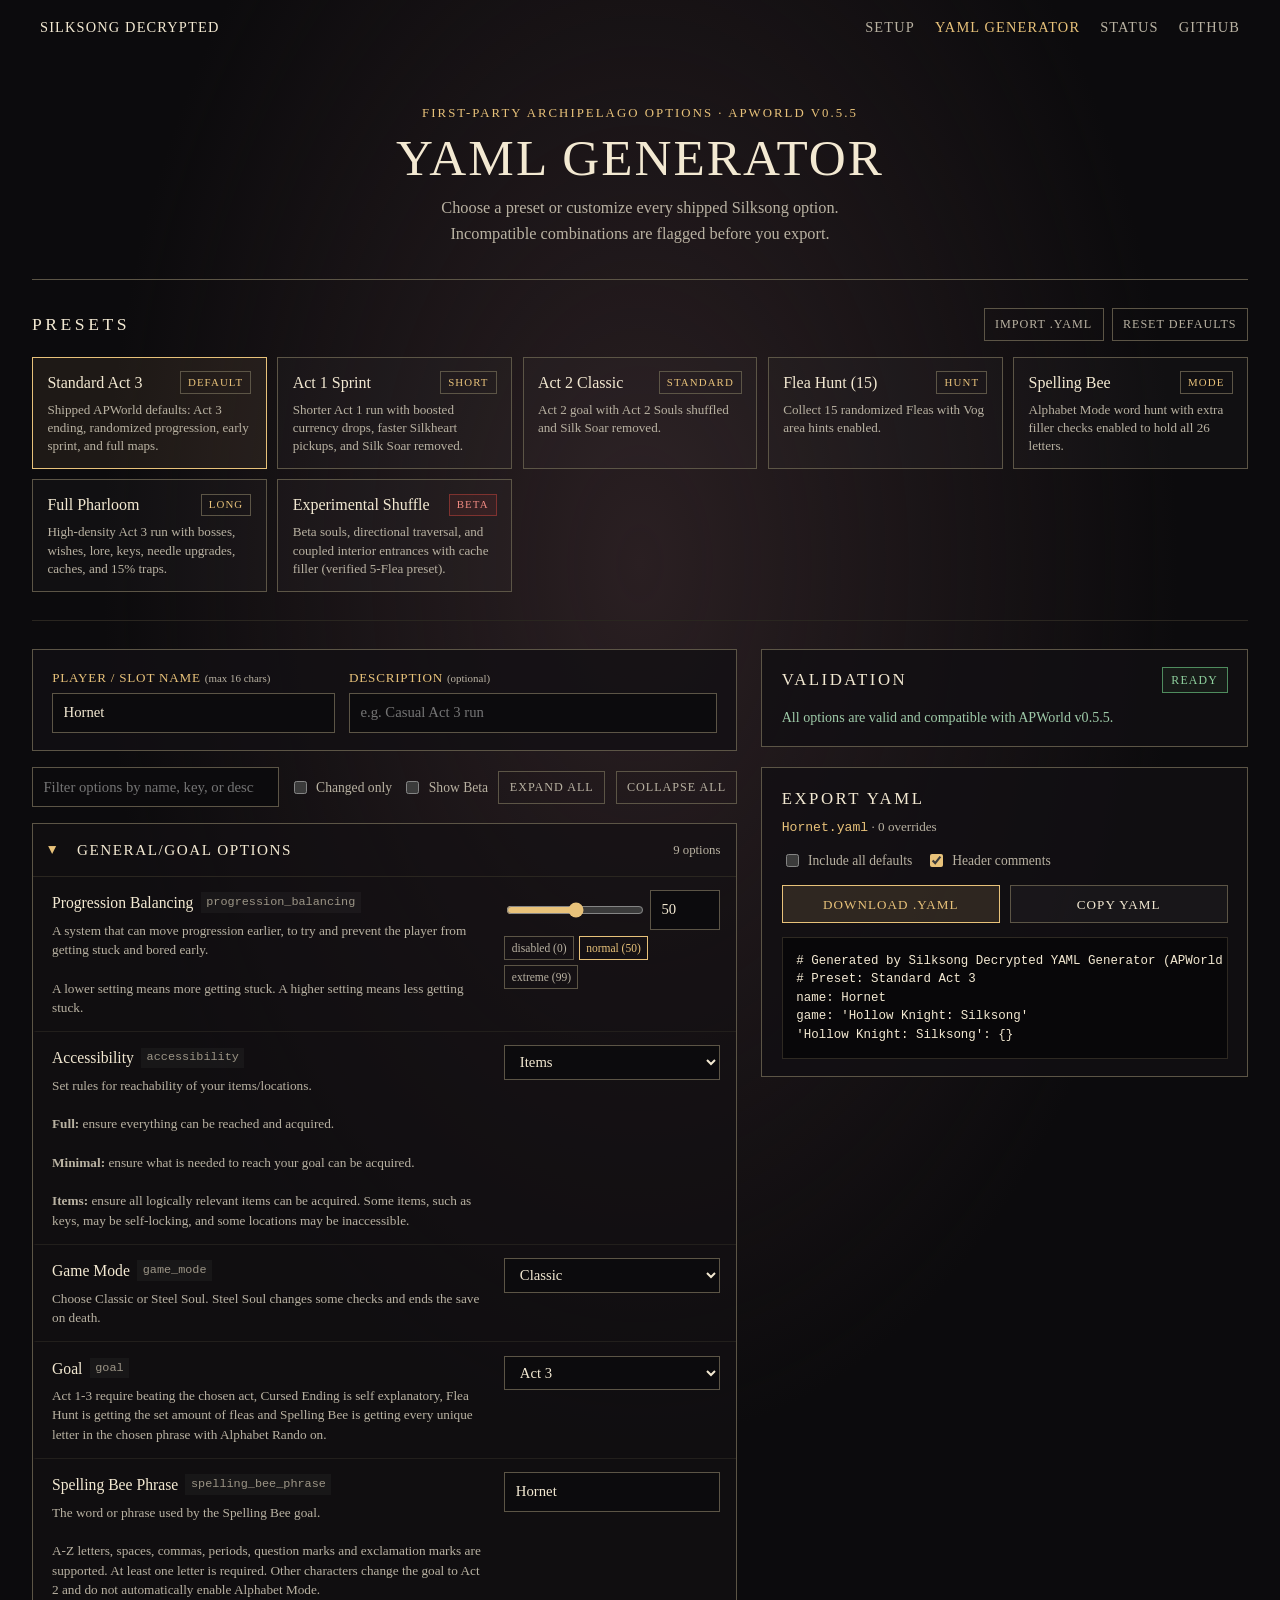
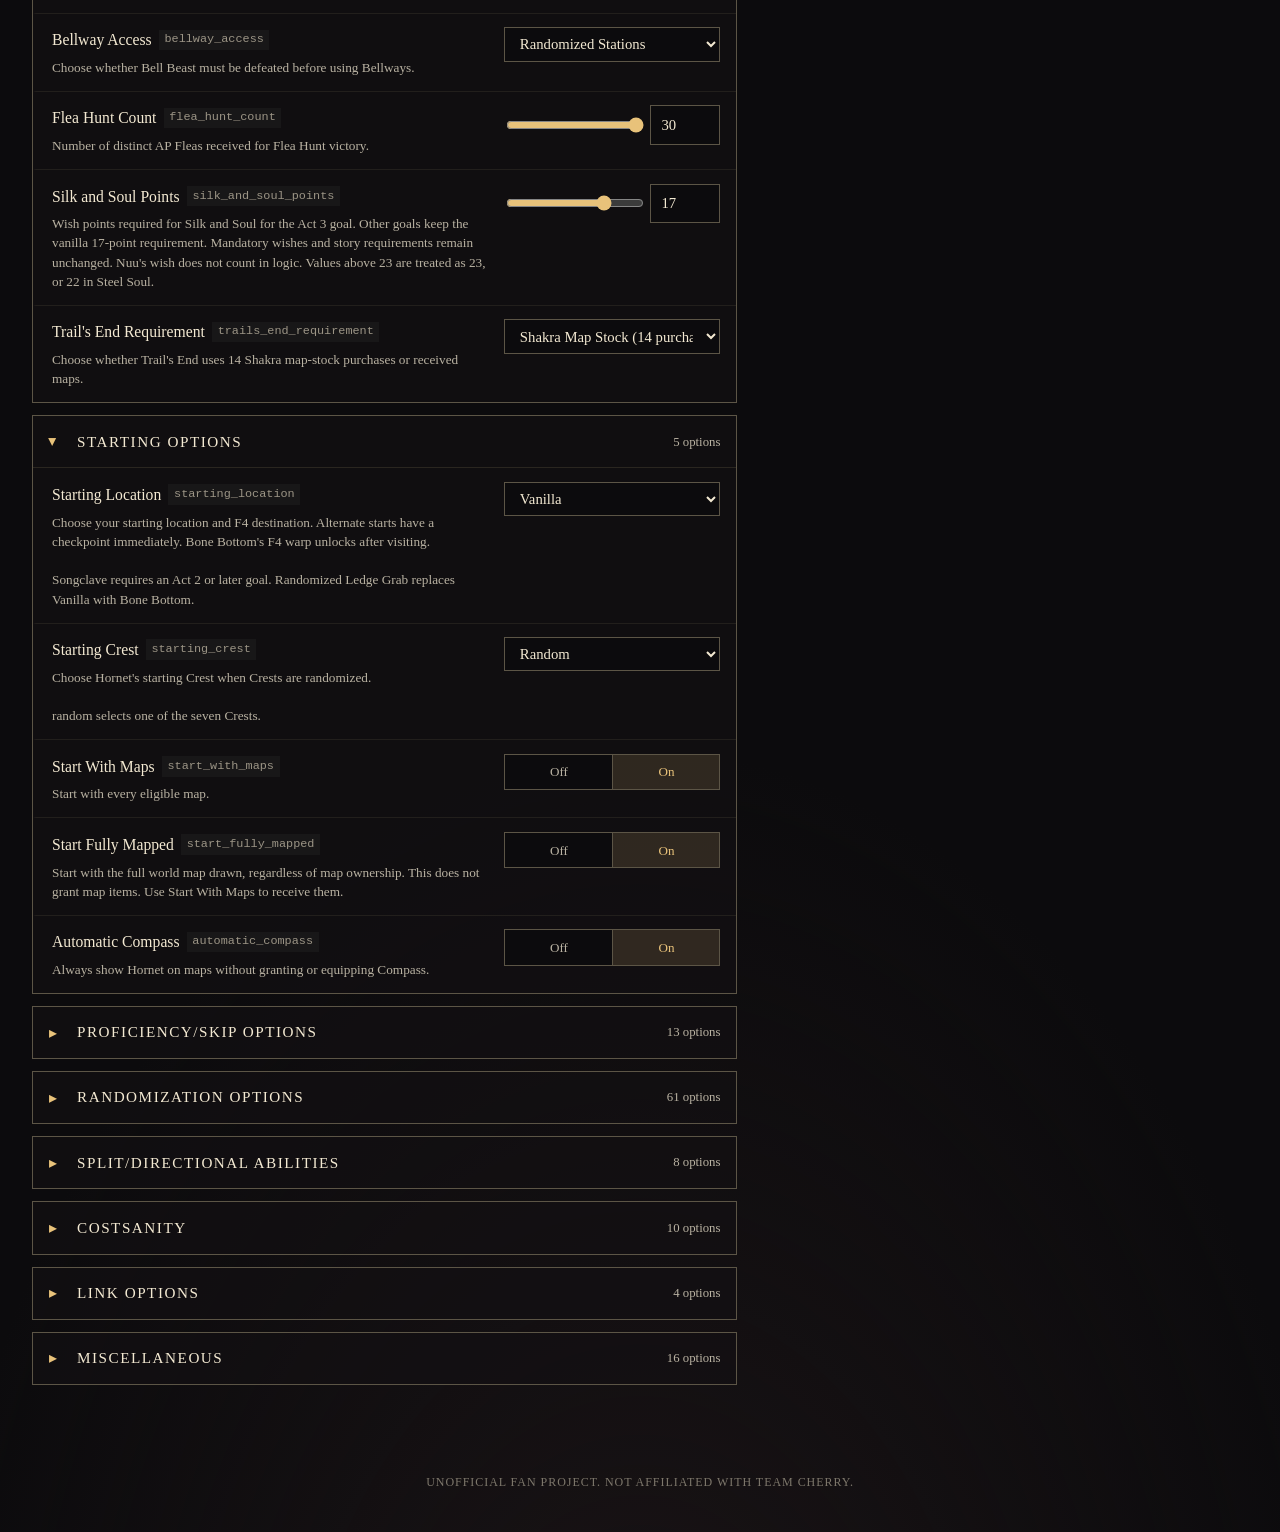
==== site/yaml.html @ 92f2a056 "Add first-party YAML generator and verify site setup flow" ====
<!doctype html>
<html lang="en">
<head>
  <meta charset="utf-8">
  <meta name="viewport" content="width=device-width, initial-scale=1">
  <meta name="description" content="First-party YAML generator for Silksong Decrypted, built directly from the shipped Archipelago world options and defaults.">
  <title>YAML Generator — Silksong Decrypted</title>
  <link rel="icon" href="./assets/logo.svg" type="image/svg+xml">
  <link rel="stylesheet" href="./style.css">
  <script src="./yaml-core.js" defer></script>
  <script src="./yaml-ui.js" defer></script>
</head>
<body class="yaml-page">
  <header class="bar">
    <a class="brand" href="./">Silksong Decrypted</a>
    <nav aria-label="Project">
      <a href="./#setup">Setup</a>
      <a href="./yaml.html" aria-current="page">YAML Generator</a>
      <a href="./#status">Status</a>
      <a href="https://github.com/Decryptu/silksong-decrypted">GitHub</a>
    </nav>
  </header>

  <main class="yaml-main">
    <section class="yaml-hero">
      <p class="eyebrow">First-party Archipelago options <span id="world-version"></span></p>
      <h1>YAML Generator</h1>
      <p class="lede">Choose a preset or customize every shipped Silksong option. Incompatible combinations are flagged before you export.</p>
    </section>

    <section class="yaml-presets-section" aria-labelledby="presets-h">
      <div class="section-head">
        <h2 id="presets-h">Presets</h2>
        <div class="preset-actions">
          <label class="btn ghost file-btn">
            Import .yaml
            <input type="file" id="import-file" accept=".yaml,.yml,text/yaml,text/plain" hidden>
          </label>
          <button type="button" class="btn ghost" id="reset-defaults">Reset defaults</button>
        </div>
      </div>
      <div class="preset-grid" id="preset-grid" role="list"></div>
    </section>

    <div class="yaml-layout">
      <section class="yaml-editor" aria-label="Option configuration">
        <div class="card identity-card">
          <div class="identity-grid">
            <label class="field">
              <span class="field-label">Player / Slot Name <small>(max 16 chars)</small></span>
              <input type="text" id="player-name" maxlength="32" value="Hornet" autocomplete="off" placeholder="Hornet">
            </label>
            <label class="field">
              <span class="field-label">Description <small>(optional)</small></span>
              <input type="text" id="player-description" maxlength="120" value="" autocomplete="off" placeholder="e.g. Casual Act 3 run">
            </label>
          </div>
          <p class="import-status" id="import-status" role="status" aria-live="polite" hidden></p>
        </div>

        <div class="toolbar">
          <label class="search-wrap">
            <span class="sr-only">Filter options</span>
            <input type="search" id="option-search" placeholder="Filter options by name, key, or description...">
          </label>
          <div class="toolbar-toggles">
            <label class="inline-check"><input type="checkbox" id="filter-changed"><span>Changed only</span></label>
            <label class="inline-check"><input type="checkbox" id="show-experimental"><span>Show Beta</span></label>
            <button type="button" class="btn subtle" id="expand-all">Expand all</button>
            <button type="button" class="btn subtle" id="collapse-all">Collapse all</button>
          </div>
        </div>

        <div id="groups-container" class="groups-container">
          <p class="hint">Loading option schema...</p>
        </div>
      </section>

      <aside class="yaml-sidebar" aria-label="Validation and YAML export">
        <section class="card validation-card" aria-labelledby="validation-h">
          <div class="card-head">
            <h2 id="validation-h">Validation</h2>
            <span class="status-pill ok" id="validation-pill">Ready</span>
          </div>
          <div id="filler-summary" class="filler-summary" hidden></div>
          <div id="validation-list" class="validation-list" aria-live="polite"></div>
        </section>

        <section class="card preview-card" aria-labelledby="preview-h">
          <div class="card-head">
            <div>
              <h2 id="preview-h">Export YAML</h2>
              <p class="meta-line"><code id="export-filename">Hornet.yaml</code> · <span id="override-count">0 overrides</span></p>
            </div>
          </div>

          <div class="export-toggles">
            <label class="inline-check"><input type="checkbox" id="include-defaults"><span>Include all defaults</span></label>
            <label class="inline-check"><input type="checkbox" id="include-comments" checked><span>Header comments</span></label>
          </div>

          <div class="export-actions">
            <button type="button" class="btn primary" id="download-yaml">Download .yaml</button>
            <button type="button" class="btn" id="copy-yaml">Copy YAML</button>
          </div>
          <p class="copy-status" id="copy-status" role="status" aria-live="polite" hidden></p>

          <pre class="yaml-code" id="yaml-preview" tabindex="0" aria-label="Generated YAML preview"></pre>
        </section>
      </aside>
    </div>
  </main>

  <footer class="bar foot"><span>Unofficial fan project. Not affiliated with Team Cherry.</span></footer>
</body>
</html>
---- site/style.css ----
:root {
  color-scheme: dark;
  --ink: #f3e9d2;
  --dim: #b9b2a2;
  --line: #5c5546;
  --gold: #e8c27a;
  --red: #c0423a;
  --bg: #0c0b0d;
  font: 100%/1.6 Georgia, "Times New Roman", serif;
  background: var(--bg);
  color: var(--ink);
}
* { box-sizing: border-box; }
body {
  margin: 0;
  background:
    radial-gradient(ellipse 60% 40% at 50% 18%, #2a1f22 0%, transparent 70%),
    radial-gradient(ellipse 80% 50% at 50% 110%, #1a1416 0%, transparent 70%),
    var(--bg);
  min-height: 100vh;
}
a { color: var(--gold); text-underline-offset: .25em; }
:focus-visible { outline: 1px solid var(--gold); outline-offset: .35rem; }
svg { width: 1em; height: 1em; }

.bar { display: flex; justify-content: space-between; align-items: center; gap: 1rem; padding: 1rem clamp(1rem, 4vw, 2.5rem); font-size: .9rem; letter-spacing: .08em; text-transform: uppercase; }
.bar nav { display: flex; gap: 1.25rem; }
.bar a { color: var(--dim); text-decoration: none; }
.bar a:hover { color: var(--ink); }
.brand { color: var(--ink) !important; }
.foot { justify-content: center; color: #7d776b; font-size: .75rem; padding-block: 2.5rem; }

main { width: min(46rem, 100% - 2rem); margin-inline: auto; }

.title-screen { text-align: center; padding-block: clamp(2rem, 7vw, 5rem) 4rem; }
.crest { width: clamp(7rem, 22vw, 11rem); height: auto; filter: drop-shadow(0 0 2.5rem #c0423a55); }
h1 { font-weight: 400; font-size: clamp(2.8rem, 9vw, 5.5rem); line-height: 1; letter-spacing: .04em; margin: 1rem 0 0; text-transform: uppercase; }
h1 span { display: block; font-size: .38em; letter-spacing: .5em; margin-top: .6em; color: var(--gold); padding-left: .5em; }
.flourish { display: flex; align-items: center; justify-content: center; gap: .75rem; color: var(--gold); margin: 1.5rem auto; }
.flourish i { height: 1px; width: min(9rem, 30vw); background: linear-gradient(90deg, transparent, var(--line)); }
.flourish i:last-child { transform: scaleX(-1); }
.lede { color: var(--dim); max-width: 34ch; margin: 0 auto 2.5rem; font-size: 1.1rem; }

.menu { list-style: none; padding: 0; margin: 0; display: grid; justify-items: center; gap: .5rem; }
.menu a { display: inline-flex; align-items: center; gap: .75rem; color: var(--dim); text-decoration: none; font-size: 1.3rem; letter-spacing: .06em; padding: .3rem 1rem; transition: color .2s; }
.menu a svg { color: var(--gold); opacity: 0; transform: translateX(.4rem); transition: opacity .2s, transform .2s; }
.menu a:hover, .menu a:focus-visible { color: var(--ink); }
.menu a:hover svg, .menu a:focus-visible svg { opacity: 1; transform: none; }
.menu.small a { font-size: 1.05rem; }

.panel { border-top: 1px solid var(--line); padding-block: 3rem; }
h2 { font-weight: 400; text-transform: uppercase; letter-spacing: .2em; font-size: 1.4rem; text-align: center; margin: 0 0 .5rem; }
.panel > p, .panel-head p { color: var(--dim); text-align: center; margin: 0 auto 1.5rem; max-width: 46ch; }

.progress { display: flex; align-items: center; gap: .75rem; max-width: 22rem; margin: 0 auto 2rem; font-size: .85rem; color: var(--dim); }
.track { flex: 1; height: 3px; background: #2a2620; }
.fill { height: 100%; width: 0; background: var(--gold); transition: width .3s; }

.choice { border: 0; padding: 0; margin: 0 0 1.75rem; }
.choice legend { width: 100%; text-align: center; color: var(--gold); letter-spacing: .12em; text-transform: uppercase; font-size: .8rem; margin-bottom: .75rem; }
.choice { display: grid; grid-template-columns: repeat(auto-fit, minmax(12rem, 1fr)); gap: .6rem; }
.choice label { position: relative; display: grid; gap: .15rem; padding: .8rem 1rem; border: 1px solid var(--line); cursor: pointer; background: #ffffff05; transition: border-color .2s, background .2s; }
.choice label:hover { border-color: var(--dim); }
.choice input { position: absolute; opacity: 0; }
.choice label:has(input:checked) { border-color: var(--gold); background: #e8c27a12; }
.choice label:has(input:focus-visible) { outline: 1px solid var(--gold); outline-offset: 3px; }
.choice small { color: var(--dim); font-size: .85rem; }

.steps { list-style: none; padding: 0; margin: 2rem 0 0; counter-reset: s; }
.steps li { counter-increment: s; border-bottom: 1px solid #2a2620; }
.steps label { display: grid; grid-template-columns: 2rem 1fr; gap: .75rem; padding: .9rem 0; cursor: pointer; }
.steps input { appearance: none; width: 1.2rem; height: 1.2rem; margin: .25rem 0 0; border: 1px solid var(--line); transform: rotate(45deg); cursor: pointer; display: grid; place-content: center; }
.steps input::after { content: ""; width: .55rem; height: .55rem; background: var(--gold); transform: scale(0); transition: transform .15s; }
.steps input:checked { border-color: var(--gold); }
.steps input:checked::after { transform: scale(1); }
.steps b { display: block; font-weight: 400; }
.steps b::before { content: counter(s) ". "; color: var(--gold); }
.steps span { color: var(--dim); font-size: .92rem; }
.steps li:has(input:checked) b { color: var(--dim); text-decoration: line-through; text-decoration-color: var(--line); }
.steps code { font-family: ui-monospace, Consolas, monospace; font-size: .85em; color: var(--ink); background: #ffffff0d; padding: .05em .35em; user-select: all; }

.hint { text-align: center; color: var(--dim); font-style: italic; }
.hint[hidden] { display: none; }
.reset { display: block; margin: 2rem auto 0; background: none; border: 0; color: #7d776b; font: inherit; font-size: .85rem; letter-spacing: .08em; text-transform: uppercase; cursor: pointer; }
.reset:hover { color: var(--red); }

@media (max-width: 36rem) {
  .bar { flex-direction: column; gap: .5rem; }
  .menu a { font-size: 1.15rem; }
}

/* YAML Generator */
.bar a[aria-current="page"] { color: var(--gold); }
.sr-only { position: absolute; width: 1px; height: 1px; padding: 0; margin: -1px; overflow: hidden; clip: rect(0, 0, 0, 0); white-space: nowrap; border: 0; }

.yaml-main { width: min(76rem, 100% - 2rem); margin-inline: auto; padding-bottom: 3rem; }
.yaml-hero { text-align: center; padding-block: clamp(1.5rem, 4vw, 3rem) 2rem; border-bottom: 1px solid var(--line); }
.yaml-hero .eyebrow { margin: 0 0 .5rem; font-size: .8rem; letter-spacing: .16em; text-transform: uppercase; color: var(--gold); }
.yaml-hero h1 { font-size: clamp(2rem, 5vw, 3.2rem); margin: 0 0 .75rem; }
.yaml-hero .lede { max-width: 54ch; margin-bottom: 0; font-size: 1.02rem; }

.yaml-presets-section { padding-block: 1.75rem; border-bottom: 1px solid #2a2620; }
.section-head { display: flex; flex-wrap: wrap; justify-content: space-between; align-items: center; gap: .75rem; margin-bottom: 1rem; }
.section-head h2 { margin: 0; text-align: left; font-size: 1.1rem; }
.preset-actions { display: flex; gap: .5rem; flex-wrap: wrap; }

.preset-grid { display: grid; grid-template-columns: repeat(auto-fill, minmax(13.5rem, 1fr)); gap: .65rem; }
.preset-card { text-align: left; font: inherit; color: var(--ink); background: #ffffff05; border: 1px solid var(--line); padding: .75rem .9rem; cursor: pointer; display: grid; gap: .35rem; align-content: start; transition: border-color .2s, background .2s; }
.preset-card:hover { border-color: var(--dim); background: #ffffff0a; }
.preset-card.active { border-color: var(--gold); background: #e8c27a14; }
.preset-top { display: flex; justify-content: space-between; align-items: center; gap: .5rem; }
.preset-top strong { font-weight: 400; font-size: 1rem; }
.preset-desc { color: var(--dim); font-size: .82rem; line-height: 1.4; }

.tag { font-size: .68rem; letter-spacing: .1em; text-transform: uppercase; padding: .1rem .45rem; border: 1px solid var(--line); color: var(--gold); white-space: nowrap; }
.tag.beta { border-color: #c0423a88; color: #f08a82; background: #c0423a1a; }

.yaml-layout { display: grid; grid-template-columns: minmax(0, 1.45fr) minmax(0, 1fr); gap: 1.5rem; align-items: start; margin-top: 1.75rem; }
.yaml-editor { min-width: 0; max-width: 100%; }
.yaml-sidebar { position: sticky; top: 1rem; display: grid; grid-template-columns: minmax(0, 1fr); gap: 1.25rem; min-width: 0; max-width: 100%; }

.card { border: 1px solid var(--line); background: #121013cc; padding: 1.1rem 1.2rem; min-width: 0; max-width: 100%; }
.card-head { display: flex; justify-content: space-between; align-items: flex-start; gap: .75rem; margin-bottom: .75rem; }
.card-head h2 { margin: 0; text-align: left; font-size: 1.05rem; letter-spacing: .15em; }
.meta-line { margin: .2rem 0 0; font-size: .82rem; color: var(--dim); }
.meta-line code { font-family: ui-monospace, Consolas, monospace; color: var(--gold); }

.identity-card { margin-bottom: 1rem; }
.identity-grid { display: grid; grid-template-columns: minmax(0, 1fr) minmax(0, 1.3fr); gap: .85rem; }
.field { display: grid; gap: .3rem; }
.field-label { font-size: .82rem; letter-spacing: .06em; text-transform: uppercase; color: var(--gold); }
.field-label small { text-transform: none; letter-spacing: 0; color: var(--dim); }
.field input, .toolbar input[type="search"], .opt-control select, .opt-control input[type="text"], .opt-control input[type="number"], .opt-control textarea {
  width: 100%; font: inherit; font-size: .92rem; color: var(--ink); background: #0c0b0d; border: 1px solid var(--line); padding: .45rem .65rem;
}
.opt-control textarea { font-family: ui-monospace, Consolas, monospace; font-size: .8rem; resize: vertical; }
.field input.invalid, .opt-control textarea.invalid { border-color: var(--red); background: #c0423a14; }
.import-status, .copy-status { margin: .6rem 0 0; font-size: .84rem; color: var(--gold); }
.import-status.error { color: #f08a82; }

.toolbar { display: flex; flex-wrap: wrap; gap: .65rem; align-items: center; margin-bottom: 1rem; }
.search-wrap { flex: 1 1 14rem; }
.toolbar-toggles { display: flex; flex-wrap: wrap; align-items: center; gap: .65rem; }
.inline-check { display: inline-flex; align-items: center; gap: .4rem; font-size: .85rem; color: var(--dim); cursor: pointer; }
.inline-check input { accent-color: var(--gold); cursor: pointer; }

.btn { font: inherit; font-size: .82rem; letter-spacing: .08em; text-transform: uppercase; padding: .48rem .85rem; border: 1px solid var(--line); background: #ffffff08; color: var(--ink); cursor: pointer; transition: border-color .2s, background .2s, color .2s; }
.btn:hover:not(:disabled) { border-color: var(--gold); color: var(--gold); }
.btn:disabled { opacity: .45; cursor: not-allowed; }
.btn.primary { border-color: var(--gold); background: #e8c27a22; color: var(--gold); }
.btn.primary:hover:not(:disabled) { background: #e8c27a38; color: var(--ink); }
.btn.ghost, .btn.subtle { background: transparent; color: var(--dim); padding: .35rem .65rem; font-size: .76rem; }
.btn.quickfix { margin-top: .5rem; padding: .3rem .65rem; font-size: .74rem; border-color: var(--gold); color: var(--gold); }
.file-btn { display: inline-flex; align-items: center; }

.groups-container { display: grid; grid-template-columns: minmax(0, 1fr); gap: .75rem; }
.opt-group { border: 1px solid var(--line); background: #121013aa; min-width: 0; }
.opt-group.experimental-group { border-color: #c0423a66; }
.opt-group summary { display: flex; justify-content: space-between; align-items: center; gap: .75rem; padding: .8rem 1rem; cursor: pointer; list-style: none; user-select: none; }
.opt-group summary::-webkit-details-marker { display: none; }
.opt-group summary::before { content: "▸"; color: var(--gold); margin-right: .5rem; transition: transform .15s; display: inline-block; }
.opt-group[open] summary::before { transform: rotate(90deg); }
.group-title { font-size: .95rem; letter-spacing: .1em; text-transform: uppercase; flex: 1; }
.group-meta { display: inline-flex; align-items: center; gap: .5rem; font-size: .8rem; color: var(--dim); }
.changed-pill { color: var(--gold); border: 1px solid #e8c27a66; background: #e8c27a14; padding: .05rem .45rem; font-size: .74rem; }

.opt-list { border-top: 1px solid #2a2620; }
.opt-row { padding: .85rem 1rem; border-bottom: 1px solid #221f1c; border-left: 3px solid transparent; min-width: 0; }
.opt-row:last-child { border-bottom: 0; }
.opt-row.modified { border-left-color: var(--gold); background: #e8c27a07; }
.opt-row.issue-warning { border-left-color: #d9a043; background: #d9a04310; }
.opt-row.issue-error { border-left-color: var(--red); background: #c0423a16; }

.opt-head { display: grid; grid-template-columns: minmax(0, 1fr) minmax(11rem, 13.5rem); gap: 1rem; align-items: start; }
.opt-info, .opt-control { min-width: 0; }
.opt-title-line { display: flex; flex-wrap: wrap; align-items: center; gap: .45rem; }
.opt-title-line strong { font-weight: 400; font-size: .98rem; }
.opt-title-line code { font-family: ui-monospace, Consolas, monospace; font-size: .74rem; color: #9c9586; background: #ffffff09; padding: .05rem .35rem; overflow-wrap: anywhere; }
.opt-reset { background: none; border: 0; color: var(--dim); font: inherit; font-size: .74rem; text-transform: uppercase; letter-spacing: .06em; cursor: pointer; padding: 0 .25rem; }
.opt-reset:hover { color: var(--gold); text-decoration: underline; }
.opt-desc { margin: .35rem 0 0; font-size: .83rem; line-height: 1.45; color: var(--dim); }

.segmented { display: grid; grid-template-columns: 1fr 1fr; border: 1px solid var(--line); }
.seg-btn { font: inherit; font-size: .82rem; padding: .42rem .5rem; border: 0; background: #0c0b0d; color: var(--dim); cursor: pointer; transition: background .15s, color .15s; }
.seg-btn + .seg-btn { border-left: 1px solid var(--line); }
.seg-btn.active { background: #e8c27a24; color: var(--gold); }

.range-control { display: grid; grid-template-columns: 1fr 4.4rem; gap: .5rem; align-items: center; }
.range-control input[type="range"] { width: 100%; accent-color: var(--gold); cursor: pointer; }
.special-chips { display: flex; flex-wrap: wrap; gap: .3rem; margin-top: .35rem; }
.chip { font: inherit; font-size: .72rem; padding: .12rem .4rem; border: 1px solid var(--line); background: transparent; color: var(--dim); cursor: pointer; }
.chip.active, .chip:hover { border-color: var(--gold); color: var(--gold); }

.status-pill { font-size: .74rem; letter-spacing: .1em; text-transform: uppercase; padding: .15rem .55rem; border: 1px solid; }
.status-pill.ok { color: #8fd19e; border-color: #4f8c5e; background: #4f8c5e1a; }
.status-pill.warn { color: var(--gold); border-color: #a8823c; background: #e8c27a18; }
.status-pill.error { color: #f29a94; border-color: var(--red); background: #c0423a22; }

.filler-summary { font-size: .82rem; color: var(--dim); padding: .45rem .65rem; border: 1px solid #353028; background: #ffffff05; margin-bottom: .75rem; }
.filler-summary.short { border-color: var(--red); color: #f29a94; background: #c0423a16; }

.validation-list { display: grid; gap: .6rem; max-height: 18rem; overflow-y: auto; }
.validation-ok { margin: 0; font-size: .88rem; color: #9fcba9; }
.issue-card { padding: .65rem .75rem; border: 1px solid; font-size: .83rem; line-height: 1.4; }
.issue-card strong { display: block; font-weight: 400; font-size: .9rem; margin-bottom: .2rem; }
.issue-card p { margin: 0; color: var(--dim); }
.issue-card.error { border-color: var(--red); background: #c0423a18; }
.issue-card.error strong { color: #f29a94; }
.issue-card.warning { border-color: #a8823c; background: #e8c27a12; }
.issue-card.warning strong { color: var(--gold); }
.issue-card.info { border-color: var(--line); background: #ffffff06; }

.export-toggles { display: flex; flex-wrap: wrap; gap: .85rem; margin-bottom: .85rem; }
.export-actions { display: flex; flex-wrap: wrap; gap: .6rem; margin-bottom: .85rem; }
.export-actions .btn { flex: 1 1 8rem; text-align: center; }

.yaml-code { margin: 0; padding: .85rem; background: #080709; border: 1px solid #2e2922; color: var(--ink); font-family: ui-monospace, Consolas, monospace; font-size: .78rem; line-height: 1.48; max-width: 100%; max-height: 26rem; overflow: auto; white-space: pre; }

@media (max-width: 56rem) {
  .yaml-layout { grid-template-columns: minmax(0, 1fr); }
  .yaml-sidebar { position: static; }
}
@media (max-width: 40rem) {
  .identity-grid, .opt-head { grid-template-columns: minmax(0, 1fr); }
}
@media (prefers-reduced-motion: reduce) { * { transition: none !important; } }
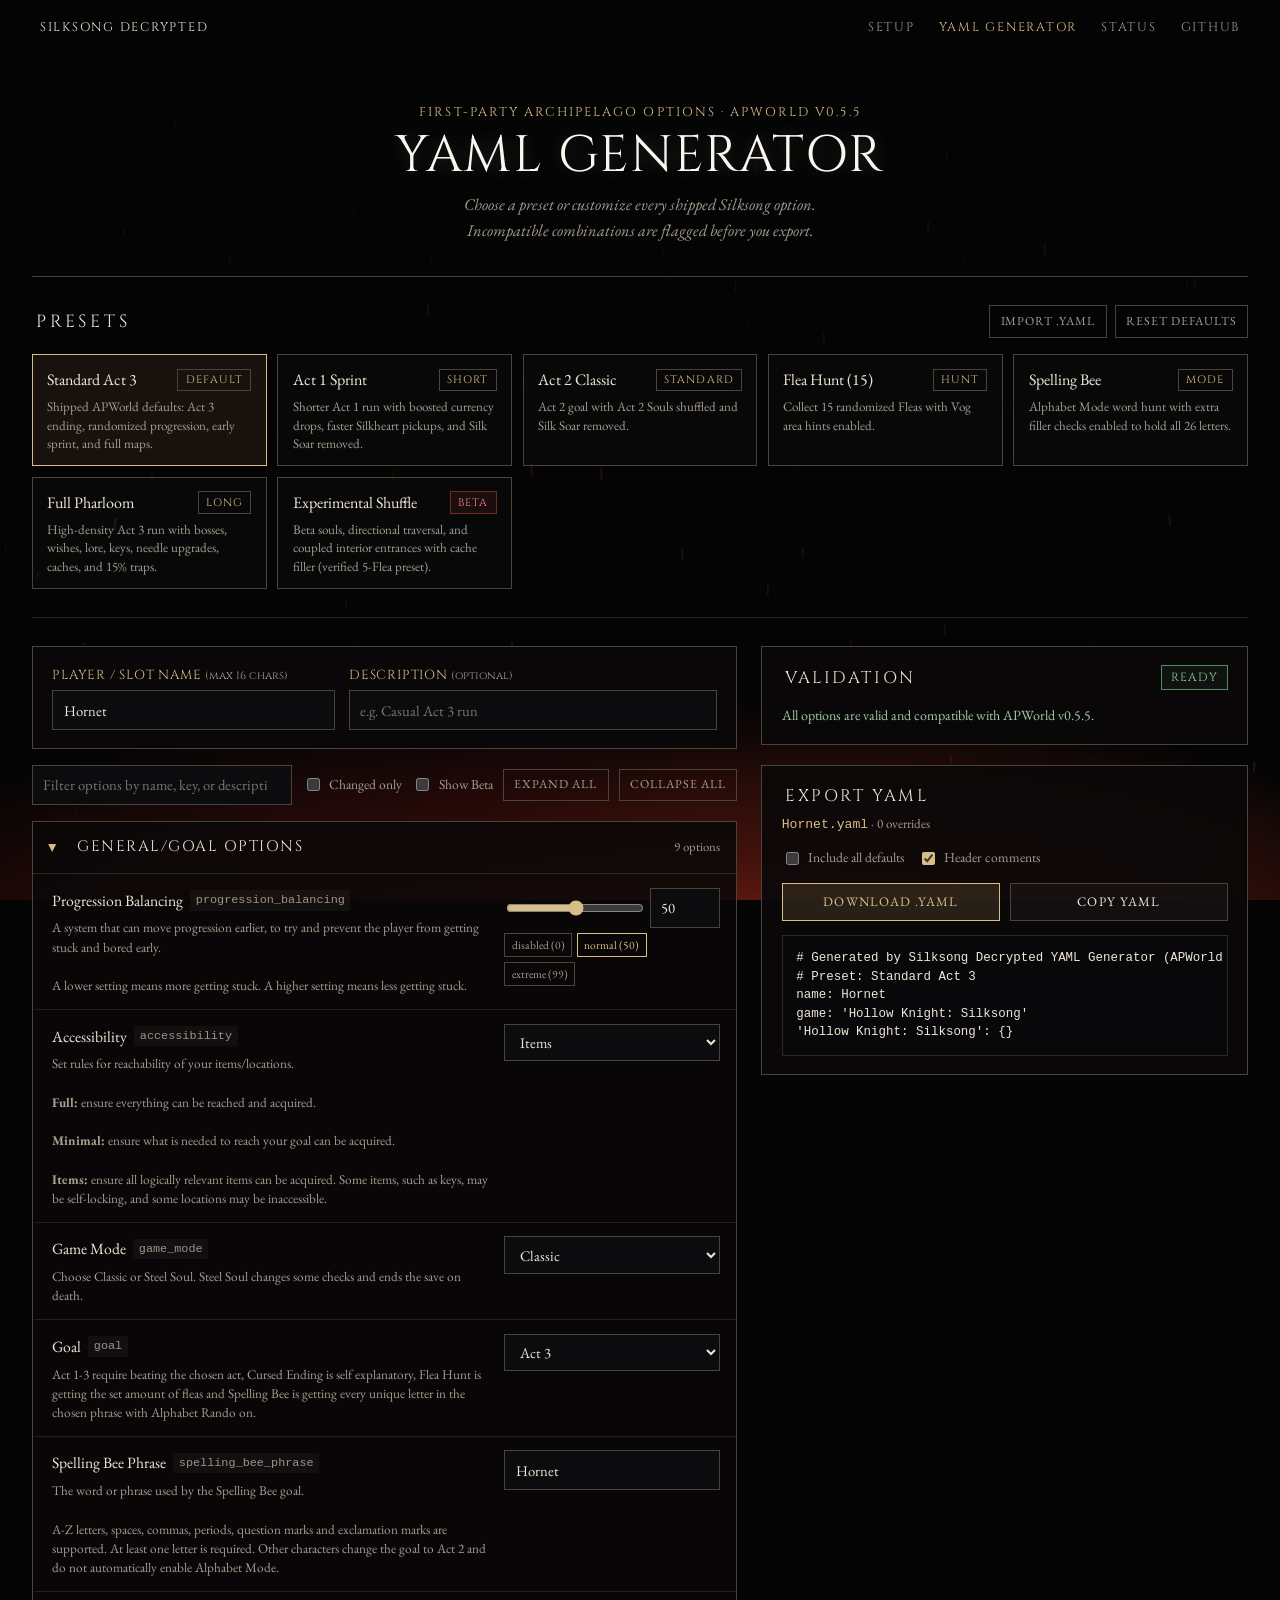
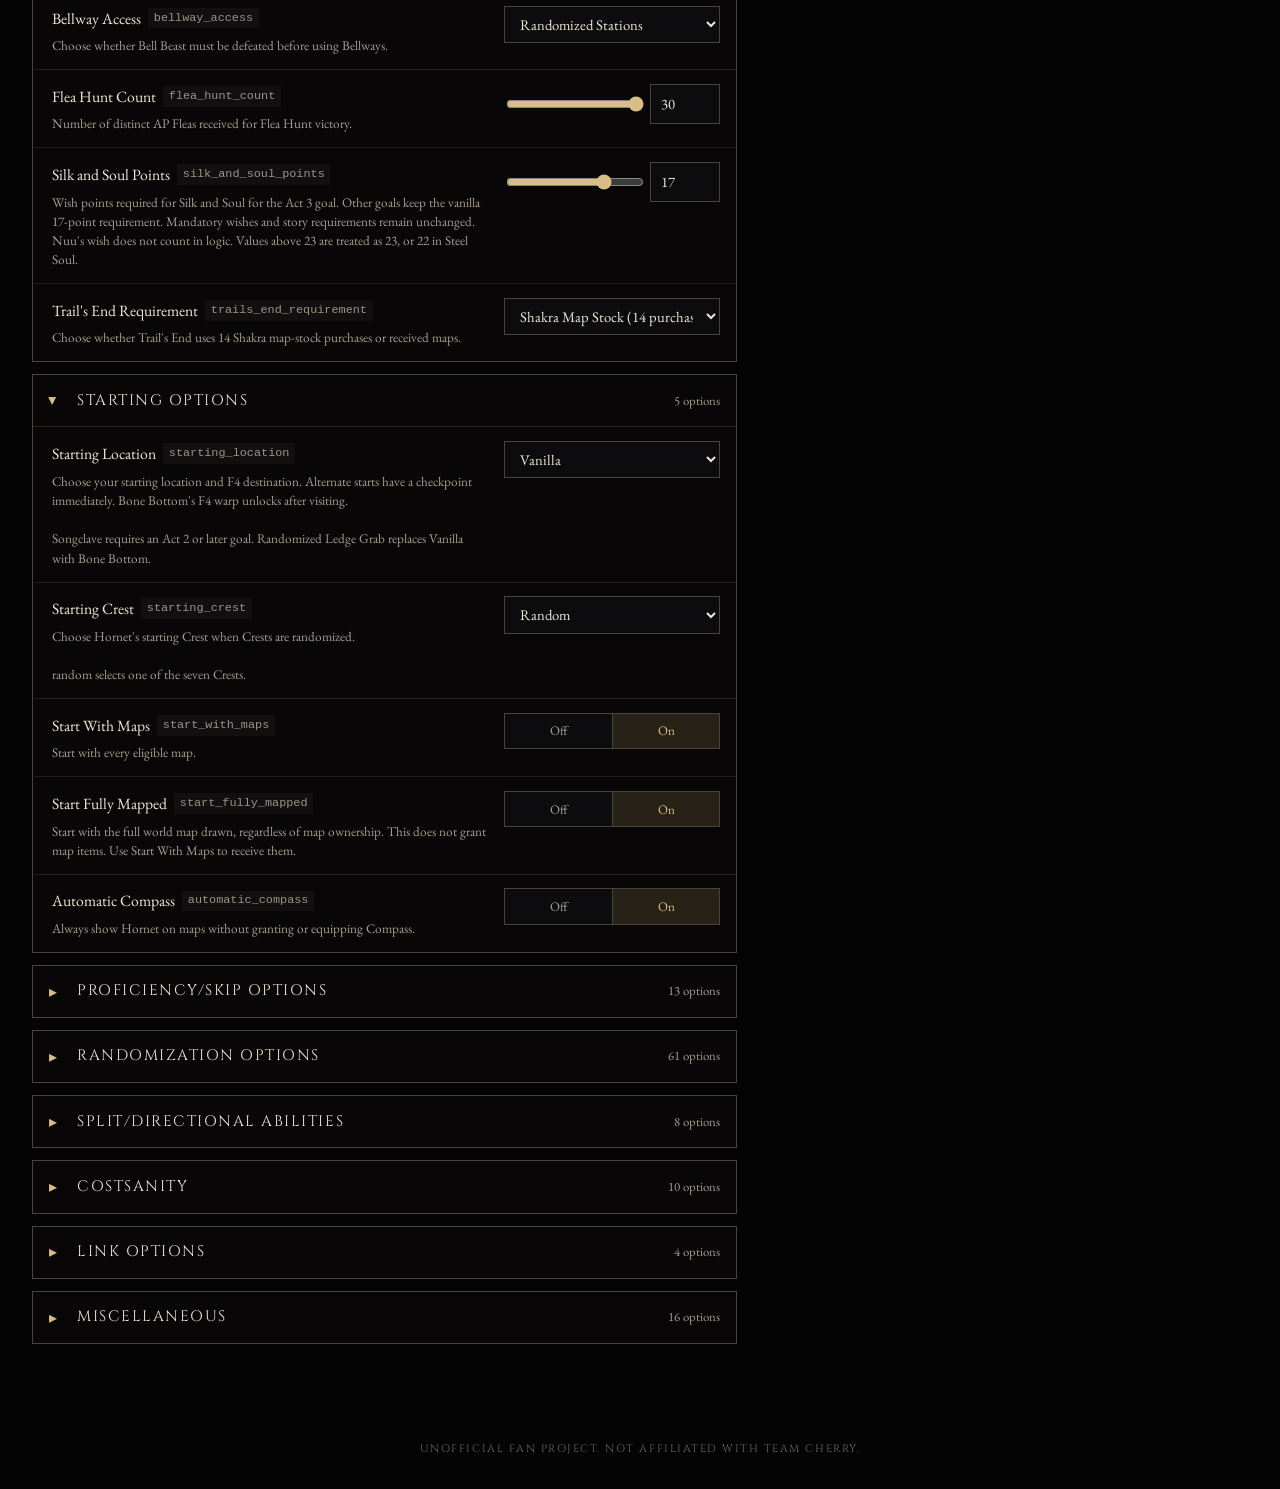
==== commit e2c14211: "Redesign site to match the game's title screen Mirror the menu's left and right cursors so labels st" ====
--- a/site/yaml.html
+++ b/site/yaml.html
@@ -7,6 +7,10 @@
   <title>YAML Generator — Silksong Decrypted</title>
   <link rel="icon" href="./assets/logo.svg" type="image/svg+xml">
   <link rel="stylesheet" href="./style.css">
+  <link rel="preconnect" href="https://fonts.googleapis.com">
+  <link rel="preconnect" href="https://fonts.gstatic.com" crossorigin>
+  <link rel="stylesheet" href="https://fonts.googleapis.com/css2?family=Cinzel:wght@400;600&family=EB+Garamond:ital,wght@0,400;0,500;1,400&display=swap">
+  <script src="./embers.js" defer></script>
   <script src="./yaml-core.js" defer></script>
   <script src="./yaml-ui.js" defer></script>
 </head>
--- a/site/style.css
+++ b/site/style.css
@@ -1,55 +1,67 @@
 :root {
   color-scheme: dark;
-  --ink: #f3e9d2;
-  --dim: #b9b2a2;
-  --line: #5c5546;
-  --gold: #e8c27a;
+  --ink: #efe6d6;
+  --dim: #a59d8e;
+  --line: #4a4338;
+  --gold: #d9bd86;
   --red: #c0423a;
-  --bg: #0c0b0d;
-  font: 100%/1.6 Georgia, "Times New Roman", serif;
+  --bg: #050405;
+  --display: "Cinzel", "Trajan Pro", Georgia, serif;
+  font: 400 100%/1.6 "EB Garamond", Georgia, "Times New Roman", serif;
   background: var(--bg);
   color: var(--ink);
 }
 * { box-sizing: border-box; }
-body {
-  margin: 0;
+html { background: var(--bg); }
+body { margin: 0; min-height: 100vh; position: relative; isolation: isolate; }
+/* Title-screen backdrop: black sky, heat rising from below, a faint ember haze. */
+body::before {
+  content: ""; position: fixed; inset: 0; z-index: -2; pointer-events: none;
   background:
-    radial-gradient(ellipse 60% 40% at 50% 18%, #2a1f22 0%, transparent 70%),
-    radial-gradient(ellipse 80% 50% at 50% 110%, #1a1416 0%, transparent 70%),
+    radial-gradient(120% 55% at 50% 112%, #a8281acc 0%, #5e140e88 32%, #22080600 62%),
+    radial-gradient(70% 40% at 72% 104%, #ff6a2a33 0%, transparent 60%),
+    radial-gradient(140% 100% at 50% 40%, transparent 55%, #000000d0 100%),
     var(--bg);
-  min-height: 100vh;
-}
+}
+.embers { position: fixed; inset: 0; width: 100%; height: 100%; z-index: -1; pointer-events: none; }
 a { color: var(--gold); text-underline-offset: .25em; }
 :focus-visible { outline: 1px solid var(--gold); outline-offset: .35rem; }
 svg { width: 1em; height: 1em; }
 
-.bar { display: flex; justify-content: space-between; align-items: center; gap: 1rem; padding: 1rem clamp(1rem, 4vw, 2.5rem); font-size: .9rem; letter-spacing: .08em; text-transform: uppercase; }
-.bar nav { display: flex; gap: 1.25rem; }
-.bar a { color: var(--dim); text-decoration: none; }
+.bar { display: flex; justify-content: space-between; align-items: center; gap: 1rem; padding: 1.1rem clamp(1rem, 4vw, 2.5rem); font-family: var(--display); font-size: .78rem; letter-spacing: .14em; text-transform: uppercase; }
+.bar nav { display: flex; gap: 1.5rem; flex-wrap: wrap; justify-content: center; }
+.bar a { color: var(--dim); text-decoration: none; transition: color .2s; }
 .bar a:hover { color: var(--ink); }
 .brand { color: var(--ink) !important; }
-.foot { justify-content: center; color: #7d776b; font-size: .75rem; padding-block: 2.5rem; }
+.foot { justify-content: center; color: #6f685c; font-size: .68rem; padding-block: 3rem 2rem; }
 
 main { width: min(46rem, 100% - 2rem); margin-inline: auto; }
-
-.title-screen { text-align: center; padding-block: clamp(2rem, 7vw, 5rem) 4rem; }
-.crest { width: clamp(7rem, 22vw, 11rem); height: auto; filter: drop-shadow(0 0 2.5rem #c0423a55); }
-h1 { font-weight: 400; font-size: clamp(2.8rem, 9vw, 5.5rem); line-height: 1; letter-spacing: .04em; margin: 1rem 0 0; text-transform: uppercase; }
-h1 span { display: block; font-size: .38em; letter-spacing: .5em; margin-top: .6em; color: var(--gold); padding-left: .5em; }
-.flourish { display: flex; align-items: center; justify-content: center; gap: .75rem; color: var(--gold); margin: 1.5rem auto; }
-.flourish i { height: 1px; width: min(9rem, 30vw); background: linear-gradient(90deg, transparent, var(--line)); }
-.flourish i:last-child { transform: scaleX(-1); }
-.lede { color: var(--dim); max-width: 34ch; margin: 0 auto 2.5rem; font-size: 1.1rem; }
-
-.menu { list-style: none; padding: 0; margin: 0; display: grid; justify-items: center; gap: .5rem; }
-.menu a { display: inline-flex; align-items: center; gap: .75rem; color: var(--dim); text-decoration: none; font-size: 1.3rem; letter-spacing: .06em; padding: .3rem 1rem; transition: color .2s; }
-.menu a svg { color: var(--gold); opacity: 0; transform: translateX(.4rem); transition: opacity .2s, transform .2s; }
-.menu a:hover, .menu a:focus-visible { color: var(--ink); }
-.menu a:hover svg, .menu a:focus-visible svg { opacity: 1; transform: none; }
-.menu.small a { font-size: 1.05rem; }
-
-.panel { border-top: 1px solid var(--line); padding-block: 3rem; }
-h2 { font-weight: 400; text-transform: uppercase; letter-spacing: .2em; font-size: 1.4rem; text-align: center; margin: 0 0 .5rem; }
+h1, h2, legend, .btn, .tag, .field-label, .group-title, .status-pill, .reset, .eyebrow { font-family: var(--display); }
+
+.title-screen { text-align: center; padding-block: clamp(1.5rem, 6vw, 4rem) 4.5rem; }
+.crest { width: clamp(6rem, 18vw, 9rem); height: auto; filter: drop-shadow(0 0 1.75rem #ffffff22); }
+h1 { font-weight: 400; font-size: clamp(3rem, 11vw, 6.5rem); line-height: .95; letter-spacing: .03em; margin: .75rem 0 0; text-transform: uppercase; color: #fbf6ee; text-shadow: 0 0 .35em #ffffff30, 0 0 1.2em #ff8a6a1f; }
+h1 small { display: block; font-size: .3em; letter-spacing: .32em; margin: 0 0 .35em .32em; color: var(--ink); text-shadow: none; }
+.rule { display: block; width: min(15rem, 70vw); height: 1.25rem; margin: 1.25rem auto 1.75rem; color: var(--gold); }
+.rule.small { width: 9rem; height: .8rem; margin: .4rem auto 1.25rem; }
+.lede { color: var(--dim); max-width: 36ch; margin: 0 auto 2.75rem; font-size: 1.15rem; font-style: italic; }
+
+/* Menu: text centred on its own; cursors sit outside the text box and mirror each other (MenuSelectable left/right cursors). */
+.menu { list-style: none; padding: 0; margin: 0; display: grid; justify-items: center; gap: .35rem; }
+.menu a { position: relative; display: inline-block; color: var(--dim); text-decoration: none; font-family: var(--display); font-size: 1.25rem; letter-spacing: .05em; padding: .3rem .25rem; transition: color .25s, text-shadow .25s; }
+.menu a::before { content: ""; position: absolute; inset: 15% -18%; z-index: -1; background: radial-gradient(closest-side, #ffffff14, transparent); opacity: 0; transition: opacity .3s; }
+.menu .cur { position: absolute; top: 50%; width: 1.6rem; height: 1.2rem; color: var(--ink); opacity: 0; pointer-events: none; transition: opacity .2s, transform .3s cubic-bezier(.2,.8,.2,1); }
+.menu .cur:not(.r) { right: 100%; transform: translate(-.2rem, -50%); }
+.menu .cur.r { left: 100%; transform: translate(.2rem, -50%) scaleX(-1); }
+.menu a:hover, .menu a:focus-visible { color: #fff; text-shadow: 0 0 .6em #ffffff40; outline: none; }
+.menu a:hover::before, .menu a:focus-visible::before { opacity: 1; }
+.menu a:hover .cur:not(.r), .menu a:focus-visible .cur:not(.r) { opacity: 1; transform: translate(-.7rem, -50%); }
+.menu a:hover .cur.r, .menu a:focus-visible .cur.r { opacity: 1; transform: translate(.7rem, -50%) scaleX(-1); }
+.menu.small a { font-size: 1rem; }
+
+.panel { position: relative; padding-block: 3.5rem; }
+.panel::before { content: ""; position: absolute; top: 0; left: 10%; right: 10%; height: 1px; background: linear-gradient(90deg, transparent, var(--line) 30%, var(--line) 70%, transparent); }
+h2 { font-weight: 400; text-transform: uppercase; letter-spacing: .22em; font-size: 1.35rem; text-align: center; margin: 0; padding-left: .22em; }
 .panel > p, .panel-head p { color: var(--dim); text-align: center; margin: 0 auto 1.5rem; max-width: 46ch; }
 
 .progress { display: flex; align-items: center; gap: .75rem; max-width: 22rem; margin: 0 auto 2rem; font-size: .85rem; color: var(--dim); }
@@ -86,7 +98,8 @@
 
 @media (max-width: 36rem) {
   .bar { flex-direction: column; gap: .5rem; }
-  .menu a { font-size: 1.15rem; }
+  .menu a { font-size: 1.05rem; }
+  .menu .cur { width: 1.2rem; }
 }
 
 /* YAML Generator */
@@ -119,7 +132,7 @@
 .yaml-editor { min-width: 0; max-width: 100%; }
 .yaml-sidebar { position: sticky; top: 1rem; display: grid; grid-template-columns: minmax(0, 1fr); gap: 1.25rem; min-width: 0; max-width: 100%; }
 
-.card { border: 1px solid var(--line); background: #121013cc; padding: 1.1rem 1.2rem; min-width: 0; max-width: 100%; }
+.card { border: 1px solid var(--line); background: #0a0809e6; padding: 1.1rem 1.2rem; min-width: 0; max-width: 100%; }
 .card-head { display: flex; justify-content: space-between; align-items: flex-start; gap: .75rem; margin-bottom: .75rem; }
 .card-head h2 { margin: 0; text-align: left; font-size: 1.05rem; letter-spacing: .15em; }
 .meta-line { margin: .2rem 0 0; font-size: .82rem; color: var(--dim); }
@@ -154,7 +167,7 @@
 .file-btn { display: inline-flex; align-items: center; }
 
 .groups-container { display: grid; grid-template-columns: minmax(0, 1fr); gap: .75rem; }
-.opt-group { border: 1px solid var(--line); background: #121013aa; min-width: 0; }
+.opt-group { border: 1px solid var(--line); background: #0a0809d9; min-width: 0; }
 .opt-group.experimental-group { border-color: #c0423a66; }
 .opt-group summary { display: flex; justify-content: space-between; align-items: center; gap: .75rem; padding: .8rem 1rem; cursor: pointer; list-style: none; user-select: none; }
 .opt-group summary::-webkit-details-marker { display: none; }
